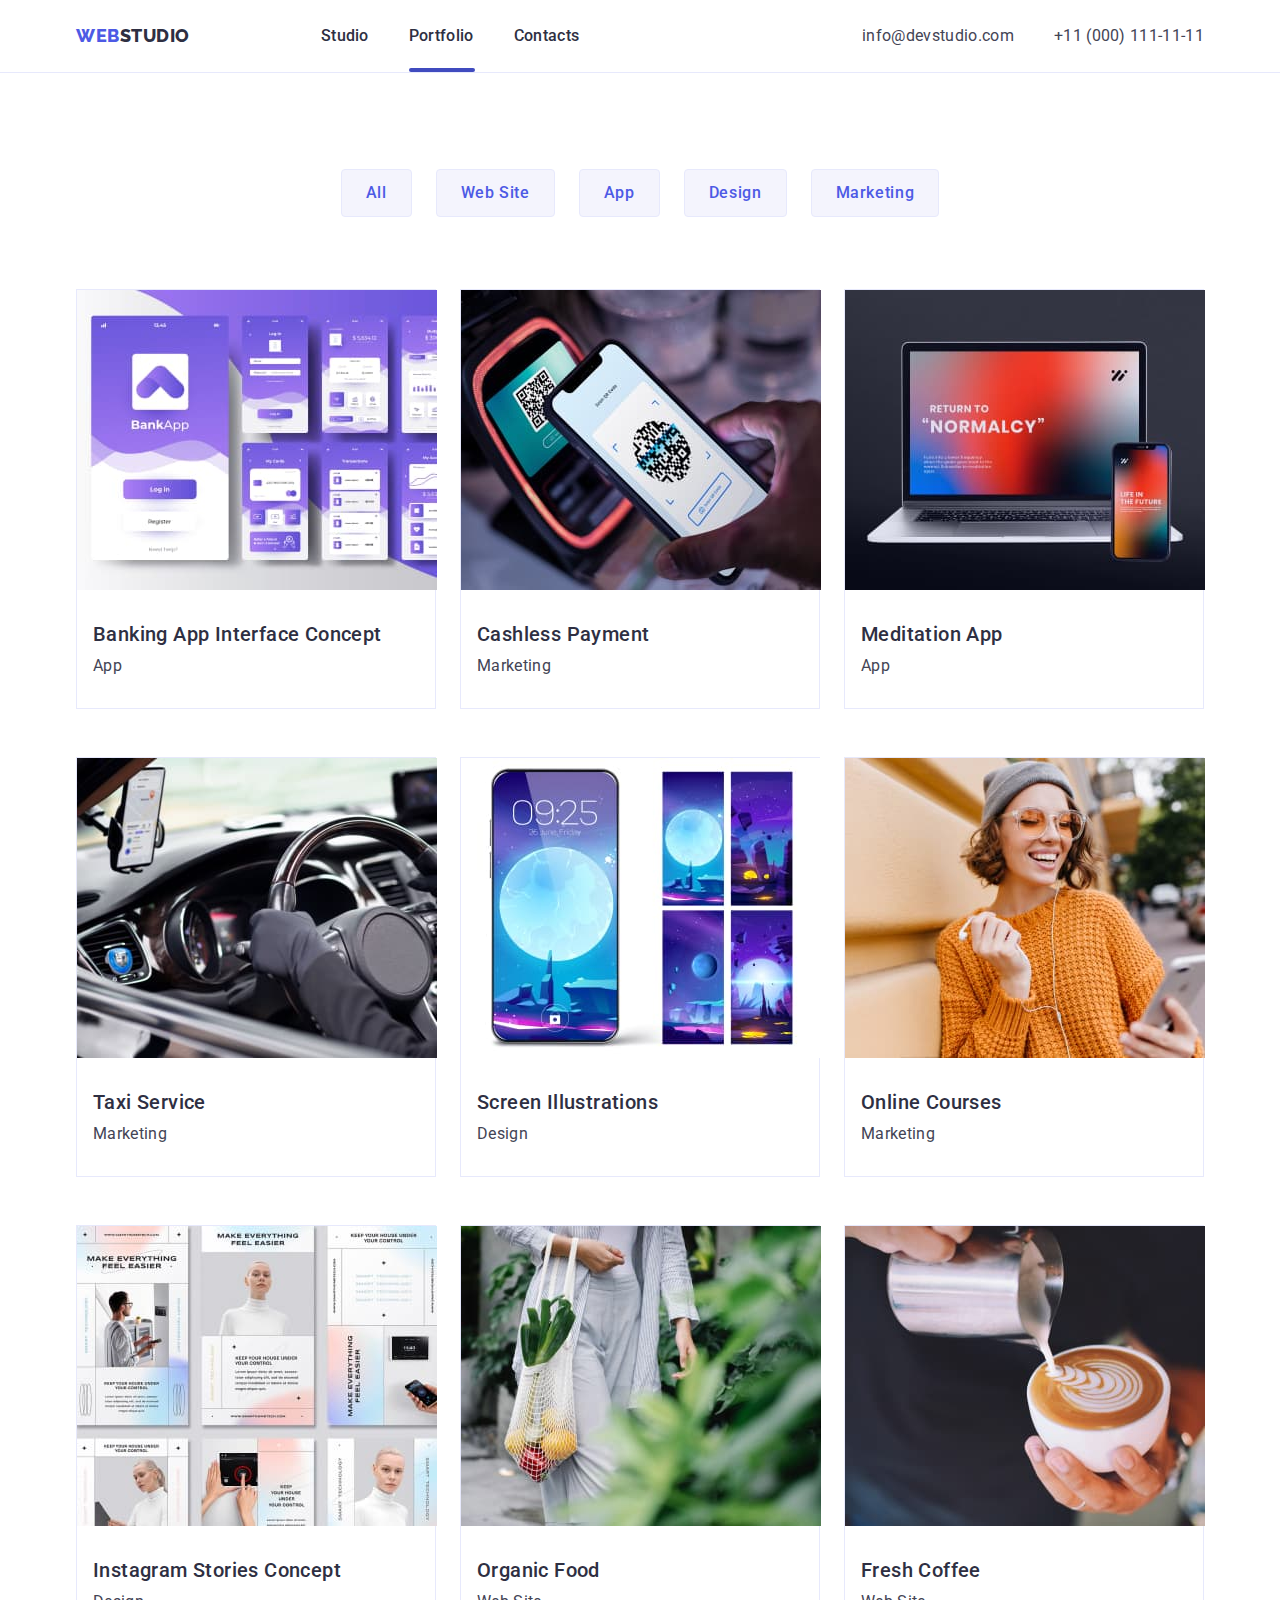
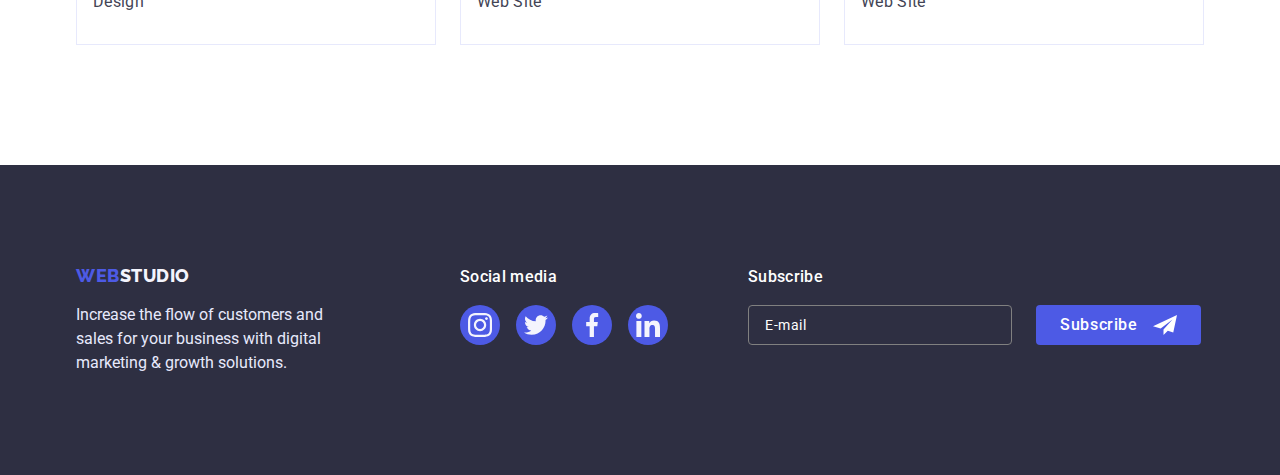
==== portfolio.html @ 80da0208 "HW-7" ====
<!DOCTYPE html>
<html lang="en">
  <head>
    <meta charset="UTF-8" />
    <meta http-equiv="X-UA-Compatible" content="IE=edge" />
    <meta name="viewport" content="width=device-width, initial-scale=1.0" />
    <title>HW</title>
    <link rel="stylesheet" href="./css/modern-normalize.css" />
    <link rel="preconnect" href="https://fonts.googleapis.com" />
    <link rel="preconnect" href="https://fonts.gstatic.com" crossorigin />
    <link
      href="https://fonts.googleapis.com/css2?family=Raleway:wght@800&family=Roboto:wght@400;500;700&display=swap"
      rel="stylesheet"
    />
    <link rel="stylesheet" href="./css/styles.css" />
  </head>
  <body>
    <header class="header">
      <div class="container header-cont">
        <nav class="nav">
          <a class="logo link" href="./index.html"
            ><span class="web">Web</span><span class="studio">Studio</span></a
          >
          <ul class="header-list list">
            <li><a class="header-link link" href="./index.html">Studio</a></li>
            <li>
              <a
                class="header-link link header-portfolio"
                href="./portfolio.html"
                >Portfolio</a
              >
            </li>
            <li>
              <a class="header-link link" href="./index.html">Contacts</a>
            </li>
          </ul>
        </nav>

        <address class="header-address">
          <ul class="nav-list list">
            <li class="address-list">
              <a class="header-nav link" href="mailto:info@devstudio.com"
                >info@devstudio.com</a
              >
            </li>
            <li class="address-list">
              <a class="header-nav link" href="tel:+110001111111"
                >+11 (000) 111-11-11</a
              >
            </li>
          </ul>
        </address>
      </div>
    </header>
    <main>
      <section>
        <div class="container">
          <h1 hidden>Meditation App</h1>
          <ul class="btn-list list">
            <li>
              <button class="portfolio-btn" type="button">All</button>
            </li>
            <li>
              <button class="portfolio-btn" type="button">Web Site</button>
            </li>
            <li>
              <button class="portfolio-btn" type="button">App</button>
            </li>
            <li>
              <button class="portfolio-btn" type="button">Design</button>
            </li>
            <li>
              <button class="portfolio-btn" type="button">Marketing</button>
            </li>
          </ul>
          <ul class="portfolio-list list">
            <li class="portfolio-list-item">
              <a class="portfolio-img link" href="./portfolio.html"
                >
                <div class="overlay">
                  <img
                  src="./images/section11.jpg"
                  alt="Marketing"
                  width="360"
                  height="300"
                />
                <div class="p-overlay">
                <p class="overlay-p">
                  14 Stylish and User-Friendly App Design Concepts · Task
                  Manager App · Calorie Tracker App · Exotic Fruit Ecommerce App
                  · Cloud Storage App
                </p>
              </div>
            </div>
                <h2 class="portfolio-text">Banking App Interface Concept</h2>
                <p class="portfolio-p">App</p>
              </a>
            </li>
            <li class="portfolio-list-item">
              <a class="portfolio-img link" href="./portfolio.html"
                >
                <div class="overlay">
                  <img
                  src="./images/section12.jpg"
                  alt="Marketing"
                  width="360"
                  height="300"
                />
                <div class="p-overlay">
                <p class="overlay-p">
                  14 Stylish and User-Friendly App Design Concepts · Task
                  Manager App · Calorie Tracker App · Exotic Fruit Ecommerce App
                  · Cloud Storage App
                </p>
              </div>
            </div>
                <h2 class="portfolio-text">Cashless Payment</h2>
                <p class="portfolio-p">Marketing</p></a
              >
              <li class="portfolio-list-item">
                <a class="portfolio-img link" href="./portfolio.html"
                  >
                  <div class="overlay">
                    <img
                    src="./images/section13.jpg"
                    alt="Marketing"
                    width="360"
                    height="300"
                  />
                  <div class="p-overlay">
                  <p class="overlay-p">
                    14 Stylish and User-Friendly App Design Concepts · Task
                    Manager App · Calorie Tracker App · Exotic Fruit Ecommerce App
                    · Cloud Storage App
                  </p>
                </div>
              </div>
                <h2 class="portfolio-text">Meditation App</h2>
                <p class="portfolio-p">App</p></a
              >
            </li>
            <li class="portfolio-list-item">
              <a class="portfolio-img link" href="./portfolio.html"
                >
                <div class="overlay">
                  <img
                  src="./images/section21.jpg"
                  alt="Marketing"
                  width="360"
                  height="300"
                />
                <div class="p-overlay">
                <p class="overlay-p">
                  14 Stylish and User-Friendly App Design Concepts · Task
                  Manager App · Calorie Tracker App · Exotic Fruit Ecommerce App
                  · Cloud Storage App
                </p>
              </div>
            </div>
                <h2 class="portfolio-text">Taxi Service</h2>
                <p class="portfolio-p">Marketing</p></a
              >
            </li>
            <li class="portfolio-list-item">
              <a class="portfolio-img link" href="./portfolio.html"
                >
                <div class="overlay">
                  <img
                  src="./images/section22.jpg"
                  alt="Marketing"
                  width="360"
                  height="300"
                />
                <div class="p-overlay">
                <p class="overlay-p">
                  14 Stylish and User-Friendly App Design Concepts · Task
                  Manager App · Calorie Tracker App · Exotic Fruit Ecommerce App
                  · Cloud Storage App
                </p>
              </div>
            </div>
                <h2 class="portfolio-text">Screen Illustrations</h2>
                <p class="portfolio-p">Design</p></a
              >
            </li>
            <li class="portfolio-list-item">
              <a class="portfolio-img link" href="./portfolio.html"
                >
                <div class="overlay">
                  <img
                  src="./images/section23.jpg"
                  alt="Marketing"
                  width="360"
                  height="300"
                />
                <div class="p-overlay">
                <p class="overlay-p">
                  14 Stylish and User-Friendly App Design Concepts · Task
                  Manager App · Calorie Tracker App · Exotic Fruit Ecommerce App
                  · Cloud Storage App
                </p>
              </div>
            </div>
                <h2 class="portfolio-text">Online Courses</h2>
                <p class="portfolio-p">Marketing</p></a
              >
            </li>
            <li class="portfolio-list-item">
              <a class="portfolio-img link" href="./portfolio.html"
                >
                <div class="overlay">
                  <img
                  src="./images/section31.jpg"
                  alt="Marketing"
                  width="360"
                  height="300"
                />
                <div class="p-overlay">
                <p class="overlay-p">
                  14 Stylish and User-Friendly App Design Concepts · Task
                  Manager App · Calorie Tracker App · Exotic Fruit Ecommerce App
                  · Cloud Storage App
                </p>
              </div>
            </div>
                <h2 class="portfolio-text">Instagram Stories Concept</h2>
                <p class="portfolio-p">Design</p></a
              >
            </li>
            <li class="portfolio-list-item">
              <a class="portfolio-img link" href="./portfolio.html"
                >
                <div class="overlay">
                  <img
                  src="./images/section32.jpg"
                  alt="Marketing"
                  width="360"
                  height="300"
                />
                <div class="p-overlay">
                <p class="overlay-p">
                  14 Stylish and User-Friendly App Design Concepts · Task
                  Manager App · Calorie Tracker App · Exotic Fruit Ecommerce App
                  · Cloud Storage App
                </p>
              </div>
            </div>
                <h2 class="portfolio-text">Organic Food</h2>
                <p class="portfolio-p">Web Site</p></a
              >
            </li>
            <li class="portfolio-list-item">
              <a class="portfolio-img link" href="./portfolio.html"
                >
                <div class="overlay">
                  <img
                  src="./images/section33.jpg"
                  alt="Marketing"
                  width="360"
                  height="300"
                />
                <div class="p-overlay">
                <p class="overlay-p">
                  14 Stylish and User-Friendly App Design Concepts · Task
                  Manager App · Calorie Tracker App · Exotic Fruit Ecommerce App
                  · Cloud Storage App
                </p>
              </div>
            </div>
                <h2 class="portfolio-text">Fresh Coffee</h2>
                <p class="portfolio-p">Web Site</p></a
              >
            </li>
          </ul>
        </div>
      </section>
    </main>
    <footer class="footer">
      <div class="container">
        <div class="footer-cont">
          <div class="footer-logo-p">
            <a class="footer-logo link" href="./index.html"
              >Web<span class="studio-footer">Studio</span></a
            >
            <p class="footer-p">
              Increase the flow of customers and sales for your business with
              digital marketing & growth solutions.
            </p>
          </div>
          <div class="footer-social">
            <h3 class="social-media">Social media</h3>
            <ul class="footer-social-list list">
              <li class="footer-social-item">
                <a class="footer-social-link" href="">
                  <svg class="footer-icon">
                    <use href="./images/foooter.svg#icon-footer-inst"></use>
                  </svg>
                </a>
              </li>
              <li class="footer-social-item">
                <a class="footer-social-link" href="">
                  <svg class="footer-icon">
                    <use href="./images/foooter.svg#icon-footer-twitt"></use>
                  </svg>
                </a>
              </li>
              <li class="footer-social-item">
                <a class="footer-social-link" href="">
                  <svg class="footer-icon">
                    <use href="./images/foooter.svg#icon-footer-faceb"></use>
                  </svg>
                </a>
              </li>
              <li class="footer-social-item">
                <a class="footer-social-link" href="">
                  <svg class="footer-icon">
                    <use href="./images/foooter.svg#icon-footer-linked"></use>
                  </svg>
                </a>
              </li>
            </ul>
          </div>
          <div class="footer-sub">
            <h3 class="subscribe">Subscribe</h3>
            <form class="footer-form">
              <input
                class="footer-input"
                name="user-email"
                required
                placeholder="E-mail"
                type="email"
              />
              <button class="subscribe-btn" type="submit">
                <span class="subscribe-text">Subscribe</span
                ><svg class="footer-sub-icon">
                  <use href="./images/footer-sub.svg#icon-footer-sub"></use>
                </svg>
              </button>
            </form>
          </div>
        </div>
      </div>
    </footer>
  </body>
</html>
---- css/styles.css ----
body {
  font-family: "Roboto", sans-serif;
  font-style: normal;
  color: #434455;
}

.link {
  text-decoration: none;
}

.list {
  list-style: none;
}

.tittle {
  margin-top: 0;
}

p,
h1,
h2,
h3,
h4,
h5,
h6 {
  margin: 0;
}

ul {
  padding-left: 0;
  margin: 0;
}

img {
  display: block;
}

.container {
  width: 1158px;
  padding-left: 15px;
  padding-right: 15px;
  margin: 0 auto;
}

.visually-hidden {
  position: absolute;
  width: 1px;
  height: 1px;
  margin: -1px;
  border: 0;
  padding: 0;
  
  white-space: nowrap;
  clip-path: inset(100%);
  clip: rect(0 0 0 0);
  overflow: hidden;
}

.header {
  padding-top: 24px;
  padding-bottom: 24px;
  border-bottom: 1px solid #e7e9fc;
}

.header-address-item {
  display: flex;
}

.header-address {
}

.header-cont {
  display: flex;
}

.nav {
  display: flex;
  align-items: center;
  margin-right: auto;
}

.logo {
  font-family: "Raleway", sans-serif;
  font-style: normal;
  font-weight: 800;
  font-size: 18px;
  line-height: 1.17;
  letter-spacing: 0.03em;
  text-transform: uppercase;
  color: #4d5ae5;
  margin-right: 131px;
}

.studio {
  font-family: "Raleway", sans-serif;
  font-weight: 800;
  font-size: 18px;
  line-height: 1.17;
  letter-spacing: 0.03em;
  text-transform: uppercase;
  color: #2e2f42;
}

.list {
  display: flex;
  gap: 40px;
}

.header-link {
  font-weight: 500;
  font-size: 16px;
  line-height: 1.5;
  letter-spacing: 0.02em;
  color: #2e2f42;
  transition: color 250ms;
  transition: 250ms cubic-bezier(0.4, 0, 0.2, 1);
}

.header-link:hover {
  color: #404bbf;
}

.header-link:focus {
  color: #404bbf;
}

.header-nav {
  font-weight: 400;
  font-size: 16px;
  line-height: 1.5;
  letter-spacing: 0.02em;
  color: #434455;
  transition: color 250ms cubic-bezier(0.4, 0, 0.2, 1);
}

.header-nav:hover {
  color: #404bbf;
}

.header-nav:focus {
  color: #404bbf;
}

.header-address {
  font-family: "Roboto";
  font-style: normal;
  font-weight: 400;
  font-size: 16px;
  line-height: 24px;
  letter-spacing: 0.02em;
  color: #434455;
}

.header-studio {
  
}

.header-studio::after {
  content: "";
  width: 48px;
  height: 4px;
  background-color: #404bbf;
  display: block;
  border-radius: 2px;
  position: absolute;
  margin-top: 21px;
}

.header-portfolio::after {
  content: "";
  width: 66px;
  height: 4px;
  background-color: #404bbf;
  display: block;
  border-radius: 2px;
  position: absolute;
  margin-top: 20px;
}

.hero {
  background-color: #2e2f42;
  background-image: linear-gradient(
      rgba(46, 47, 66, 0.7),
      rgba(46, 47, 66, 0.7)
    ),
    url(../images/people-office1.jpg);
  background-repeat: no-repeat;
  background-position: center;
  background-size: cover;
  margin: 0 auto;
  max-width: 1440px;
  padding-top: 188px;
  padding-bottom: 188px;
}
.hero-tittle {
  max-width: 496px;
  font-weight: 700;
  font-size: 56px;
  line-height: 1.07;
  letter-spacing: 0.02em;
  color: #ffffff;
  text-align: center;
  margin: 0 auto;
}

.btn-hero {
  font-family: "Roboto", sans-serif;
  display: block;
  margin: 0 auto;
  border: none;
  margin-top: 48px;
  width: 169px;
  height: 56px;
  font-weight: 500;
  font-size: 16px;
  line-height: 1.5;
  letter-spacing: 0.04em;
  cursor: pointer;
  color: #ffffff;
  background-color: #4d5ae5;
  box-shadow: 0px 4px 4px rgba(0, 0, 0, 0.15);
  border-radius: 4px;
  transition:  250ms cubic-bezier(0.4, 0, 0.2, 1);
}

.btn-hero:is(:hover, :focus) {
  background-color: #404bbf;
}

.strategy {
  padding-top: 120px;
  padding-bottom: 120px;
}

.strat-icon {
  width: 64px;
  height: 64px;
}

.strat-icon-item {
  width: 264px;
  height: 112px;
  background-color: #f4f4fd;
  display: flex;
  align-items: center;
  justify-content: center;
  margin-bottom: 8px;
}

.strat-icon-list {
  gap: 24px;
}

.strat-tittle {
  font-weight: 500;
  font-size: 20px;
  line-height: 1.2;
  letter-spacing: 0.02em;
  margin-bottom: 8px;
  color: #2e2f42;
}

.strat-list {
  gap: 24px;
  justify-content: center;
}

.strat-list-item {
  max-width: 264px;
}

.strat-p {
  margin-top: 0;
  font-weight: 400;
  font-size: 16px;
  line-height: 1.5;
  letter-spacing: 0.02em;
  color: #434455;
}

.what {
  padding-bottom: 120px;
}

.what-tittle {
  font-weight: 700;
  font-size: 36px;
  margin-bottom: 72px;
  line-height: 1.11;
  letter-spacing: 0.02em;
  text-align: center;
  text-transform: capitalize;
  color: #2e2f42;
}

.what-list {
  gap: 24px;
  justify-content: center;
}

.what-list-item {
}

.team {
  background-color: #f4f4fd;
  padding-bottom: 120px;
}

.team-list-tittle {
  background: #ffffff;
  box-shadow: 0px 1px 6px rgba(46, 47, 66, 0.08),
    0px 1px 1px rgba(46, 47, 66, 0.16), 0px 2px 1px rgba(46, 47, 66, 0.08);
  border-radius: 0px 0px 4px 4px;
}

.team-tittle {
  padding-top: 120px;
  margin-bottom: 72px;
  font-weight: 700;
  font-size: 36px;
  line-height: 1.11;
  text-align: center;
  letter-spacing: 0.02em;
  text-transform: capitalize;
  color: #2e2f42;
}

.team-text {
  margin-top: 32px;
  margin-bottom: 32px;
}

.team-list {
  justify-content: center;
  gap: 24px;
}

.team-name {
  display: flex;
  flex-direction: column;
  margin-bottom: 0;
  justify-content: center;
  align-items: center;
  font-weight: 500;
  font-size: 20px;
  line-height: 1.2;
  letter-spacing: 0.02em;
  color: #2e2f42;
}

.team-p {
  display: flex;
  margin-top: 8px;
  flex-direction: column;
  justify-content: center;
  align-items: center;
  font-weight: 400;
  font-size: 16px;
  line-height: 1.5;
  letter-spacing: 0.02em;
  color: #434455;
}

.team-soc-list {
  display: flex;
  justify-content: center;
  margin-top: 8px;
  margin-bottom: 32px;
  gap: 24px;
}

.team-soc-item {
  width: 40px;
  height: 40px;
}

.team-icon {
  width: 16px;
  height: 16px;
}

.team-soc-link {
  width: 40px;
  height: 40px;
  border-radius: 50%;
  background-color: #4d5ae5;
  display: flex;
  align-items: center;
  justify-content: center;
  transition: 250ms cubic-bezier(0.4, 0, 0.2, 1);
}

.team-soc-link:is(:hover) {
  background-color: #404bbf;
}

.customers {
  padding-top: 120px;
  padding-bottom: 120px;
}

.customers-tittle {
  font-weight: 700;
  font-size: 36px;
  line-height: 40px;
  margin: 0 auto;
  margin-bottom: 72px;
  text-align: center;
  letter-spacing: 0.02em;
  text-transform: capitalize;
  color: #2e2f42;
}

.customers-list {
  gap: 24px;
}

.customers-icon {
  fill: #8e8f99;
  width: 168px;
  height: 88px;
  transition: 250ms cubic-bezier(0.4, 0, 0.2, 1);
}

.customers-link {
  width: 168px;
  height: 88px;
  box-sizing: border-box;
  display: flex;
  align-items: center;
  justify-content: center;
  border: 1px solid #8e8f99;
  border-radius: 4px;
  transition: 250ms;
}

.customers-link:is(:hover) {
  border-color: #404bbf;
}

.customers-link:is(:hover) .customers-icon {
  fill: #404bbf;
}

.footer {
  background-color: #2e2f42;
}

.footer-logo {
  font-family: "Raleway", sans-serif;
  font-style: normal;
  width: 115px;
  height: 24px;
  font-weight: 800;
  font-size: 18px;
  line-height: 1.17;
  letter-spacing: 0.03em;
  text-transform: uppercase;
  color: #4d5ae5;
}

.studio-footer {
  font-weight: 800;
  font-size: 18px;
  line-height: 1.16;
  color: #f4f4fd;
  margin-bottom: 16px;
}

.footer-cont {
  padding-top: 100px;
  padding-bottom: 100px;
  display: flex;
}

.footer-p {
  max-width: 264px;
  height: 72px;
  font-weight: 400;
  font-size: 16px;
  line-height: 1.5;
  margin-top: 16px;
  color: #e7e9fc;
}

.social-media {
  min-width: 96px;
  height: 24px;
  font-weight: 500;
  font-size: 16px;
  line-height: 24px;
  letter-spacing: 0.02em;
  margin-bottom: 16px;
  color: #ffffff;
  display: flex;
}

.footer-social {
  width: 208px;
  height: 80px;
}

.footer-social-list {
  width: 208px;
  height: 40px;
  gap: 16px;
}

.footer-social-item {
  display: flex;
}

.footer-social {
  margin-left: 120px;
}

.footer-social-link:is(:hover, :focus) {
  background-color: #31d0aa;
}

.footer-icon {
  width: 24px;
  height: 24px;
  fill: #f4f4fd;
}

.footer-social-link {
  width: 40px;
  height: 40px;
  border-radius: 50%;
  background-color: #4D5AE5;
  display: flex;
  align-items: center;
  justify-content: center;
  transition: 250ms cubic-bezier(0.4, 0, 0.2, 1);
}

.footer-sub {
  margin-left: 80px;
}

.footer-input {
  color: #ffffff;
  letter-spacing: 0.04em;
  font-size: 14px;
  width: 264px;
  height: 40px;
  background-color: #2E2F42;
  box-sizing: border-box;
  border: 1px solid grey;
  border-radius: 4px;
  padding-left: 16px;
  outline: none;
  transition: 250ms cubic-bezier(0.4, 0, 0.2, 1);;
}

.footer-input:focus {
  border-color: #ffffff;
}

.footer-input::placeholder {
  color: #ffffff;
}

.subscribe {
  margin-bottom: 16px;
left: 57.5%;
right: 37.29%;
top: 32.05%;
bottom: 60.26%;
font-family: 'Roboto';
font-style: normal;
font-weight: 500;
font-size: 16px;
line-height: 24px;
letter-spacing: 0.02em;
color: #FFFFFF;
}

.footer-form {
  display: flex;
}

.subscribe-btn {
  color: #ffffff;
  border: none;
  margin-left: 24px;
  display: flex;
justify-content: center;
align-items: center;
width: 165px;
height: 40px;
padding: 8px 24px;
background: #4D5AE5;
cursor: pointer;
border-radius: 4px;
transition: 250ms cubic-bezier(0.4, 0, 0.2, 1);
}

.footer-sub-icon {
  width: 24px;
  height: 24px;
  align-items: center;
  justify-content: center;
  display: flex;
margin-left: 16px;
fill: #ffffff;
}

.subscribe-text {
  width: 77px;
height: 24px;
font-weight: 500;
font-size: 16px;
line-height: 24px;
align-items: center;
text-align: center;
letter-spacing: 0.04em;
color: #FFFFFF;
}

.subscribe-btn:hover {
  background-color: #404BBF;
}

.btn-list {
  justify-content: center;
  gap: 24px;
  padding-top: 96px;
  margin-bottom: 72px;
}

.portfolio-btn {
  font-family: "Roboto", sans-serif;
  font-weight: 500;
  font-size: 16px;
  height: 48px;
  display: flex;
  flex-direction: row;
  justify-content: center;
  align-items: center;
  padding: 12px 24px;
  line-height: 1.5;
  letter-spacing: 0.04em;
  cursor: pointer;
  color: #4d5ae5;
  background: #f4f4fd;
  border: 1px solid #e7e9fc;
  border-radius: 4px;
  transition: 250ms cubic-bezier(0.4, 0, 0.2, 1);
}

.portfolio-btn:is(:hover, :focus) {
  color: #f4f4fd;
  background-color: #404bbf;
  box-shadow: 0px 3px 1px rgba(0, 0, 0, 0.1), 0px 2px 1px rgba(0, 0, 0, 0.08),
    0px 2px 2px rgba(0, 0, 0, 0.12);
  border-radius: 4px;
  border: 1px solid #404bbf;
}

.portfolio-list {
  display: flex;
  flex-wrap: wrap;
  padding-bottom: 120px;
  column-gap: 24px;
  row-gap: 48px;
}

.portfolio-list-item {
  width: 360px;
  height: 420px;
  border: 1px solid #e7e9fc;
  position: relative;
  transition: 250ms cubic-bezier(0.4, 0, 0.2, 1);
}

.portfolio-list-item:hover .p-overlay{
transform: translateY(0%);

}

.overlay {
  position: relative;
  overflow: hidden;
}

.p-overlay {
  position: absolute;
  width: 360px;
height: 300px;
top: 0;
background-color: #4D5AE5;
transform: translateY(100%);
transition: transform 250ms linear;
}

.overlay-p {
font-family: 'Roboto';
font-style: normal;
font-weight: 400;
font-size: 16px;
line-height: 24px;
letter-spacing: 0.02em;
color: #F4F4FD;
padding: 40px 32px 0 32px;
}

.portfolio-img {
  width: 360px;
  height: 420px;
  display: block;
}

.portfolio-list-item:is(:hover, :focus) {
  box-shadow: 0px 1px 6px rgba(46, 47, 66, 0.08),
    0px 1px 1px rgba(46, 47, 66, 0.16), 0px 2px 1px rgba(46, 47, 66, 0.08);
}

.portfolio-text {
  margin-top: 32px;
  font-weight: 500;
  margin-left: 16px;
  font-size: 20px;
  line-height: 1.2;
  letter-spacing: 0.02em;
  color: #2e2f42;
}

.portfolio-p {
  font-weight: 400;
  margin-top: 8px;
  margin-left: 16px;
  font-size: 16px;
  line-height: 1.5;
  letter-spacing: 0.02em;
  color: #434455;
}

.meditation-tittle {
  letter-spacing: 0.02em;
}

.backdrop {
  position: fixed;
  top: 0;
  width: 100%;
  height: 100%;
  background-color: rgba(46, 47, 66, 0.4);;
  transition: opacity 250ms linear, visibility 250ms linear;
}

.modal {
  width: 408px;
  min-height: 576px;
  background-color: #FCFCFC;
  box-shadow: 0px 1px 1px rgba(0, 0, 0, 0.14), 0px 1px 3px rgba(0, 0, 0, 0.12), 0px 2px 1px rgba(0, 0, 0, 0.2);
border-radius: 4px;
position: absolute;
top: 50%;
left: 50%;
transform: translate(-50%, -50%);
padding: 72px 24px 24px 24px;
}

.modal-btn {
display: flex;
align-items: center;
justify-content: center;
position: absolute;
top: 24px;
right: 24px;
width: 24px;
height: 24px;
border-radius: 50%;
cursor: pointer;
background-color: #E7E9FC;
border: 1px solid rgba(0, 0, 0, 0.1);
}

.modal-btn:hover {
  background-color: #404BBF;
}

.modal-btn:hover {
fill: #ffffff;
}

.is-hidden {
  opacity: 0;
  visibility: hidden;
  pointer-events: none;
}

.no-scroll {
  overflow: hidden;
}

.modal-svg {
  width: 8px;
  height: 8px;
}

.modal-title {
width: 360px;
height: 24px;
font-weight: 500;
font-size: 16px;
line-height: 24px;
text-align: center;
margin-bottom: 16px;
letter-spacing: 0.02em;
color: #2E2F42;
}

.modal-form {

}

.modal-field {
  margin-bottom: 8px;
}

.input-wrap {
position: relative;
}

.modal-input {
  width: 100%;
  box-sizing: border-box;
  width: 360px;
  height: 40px;
  left: 0px;
  top: 84px;
  border: 1px solid rgba(46, 47, 66, 0.4);
  border-radius: 4px;
  padding-left: 38px;
  outline: none;
  transition: 250ms cubic-bezier(0.4, 0, 0.2, 1);;
}

.modal-input:focus {
border-color: #4D5AE5;
}

.modal-input:focus + .modal-icon {
  fill: #4D5AE5;
}

.input-text {
display: block;
font-weight: 400;
font-size: 12px;
line-height: 14px;
letter-spacing: 0.04em;
margin-bottom: 4px;
color: #8E8F99;
}

.modal-icon {
  position: absolute;
  left: 16px;
  top: 50%;
  width: 18px;
  height: 24px;
  transform: translateY(-50%);
  transition: 250ms cubic-bezier(0.4, 0, 0.2, 1);;
}


.textarea {
  box-sizing: border-box;
  width: 360px;
  height: 120px;
  border: 1px solid rgba(46, 47, 66, 0.4);
  border-radius: 4px;
  resize: none;
  outline: none;
  padding: 8px 16px;
  font-size: 14px;
  transition: 250ms cubic-bezier(0.4, 0, 0.2, 1);;
}

.textarea:focus {
  border-color: #4D5AE5;
}

.textarea::placeholder {
font-family: 'Roboto';
font-style: normal;
font-weight: 400;
font-size: 12px;
line-height: 14px;
letter-spacing: 0.04em;
color: rgba(46, 47, 66, 0.4);
}

.modal-checkbox {
}

.checkbox-label {
  min-width: 338px;
height: 16px;
display: flex;
font-weight: 400;
font-size: 12px;
line-height: 14px;
letter-spacing: 0.04em;
color: #8E8F99;
align-items: center;
margin-top: 16px;
margin-bottom: 24px;
gap: 8px;
}

.checkbox-label::before {
  content: '';
  box-sizing: border-box;
  display: block;
  width: 16px;
  height: 16px;
  border: 1px solid rgba(46, 47, 66, 0.4);
  border-radius: 2px;
  flex: none;
  order: 0;
  flex-grow: 0
}

.modal-checkbox:checked + .checkbox-label::before {
  background-color: #404BBF;
  border: none;
  background-image: url(../images/modal-checkbox-svg.svg);
  background-repeat: no-repeat;
 background-position: center;
}

.privacy-policy {
  color: #4D5AE5;
}

.modal-send-btn {
  color: #ffffff;
  display: block;
flex-direction: row;
align-items: flex-start;
padding: 16px 32px;
width: 169px;
height: 56px;
background: #4D5AE5;
margin: 0 auto;
box-shadow: 0px 4px 4px rgba(0, 0, 0, 0.15);
border-radius: 4px;
border: none;
cursor: pointer;
transition: 250ms cubic-bezier(0.4, 0, 0.2, 1);;
}

.modal-send-btn:hover {
  background-color: #404BBF;
}
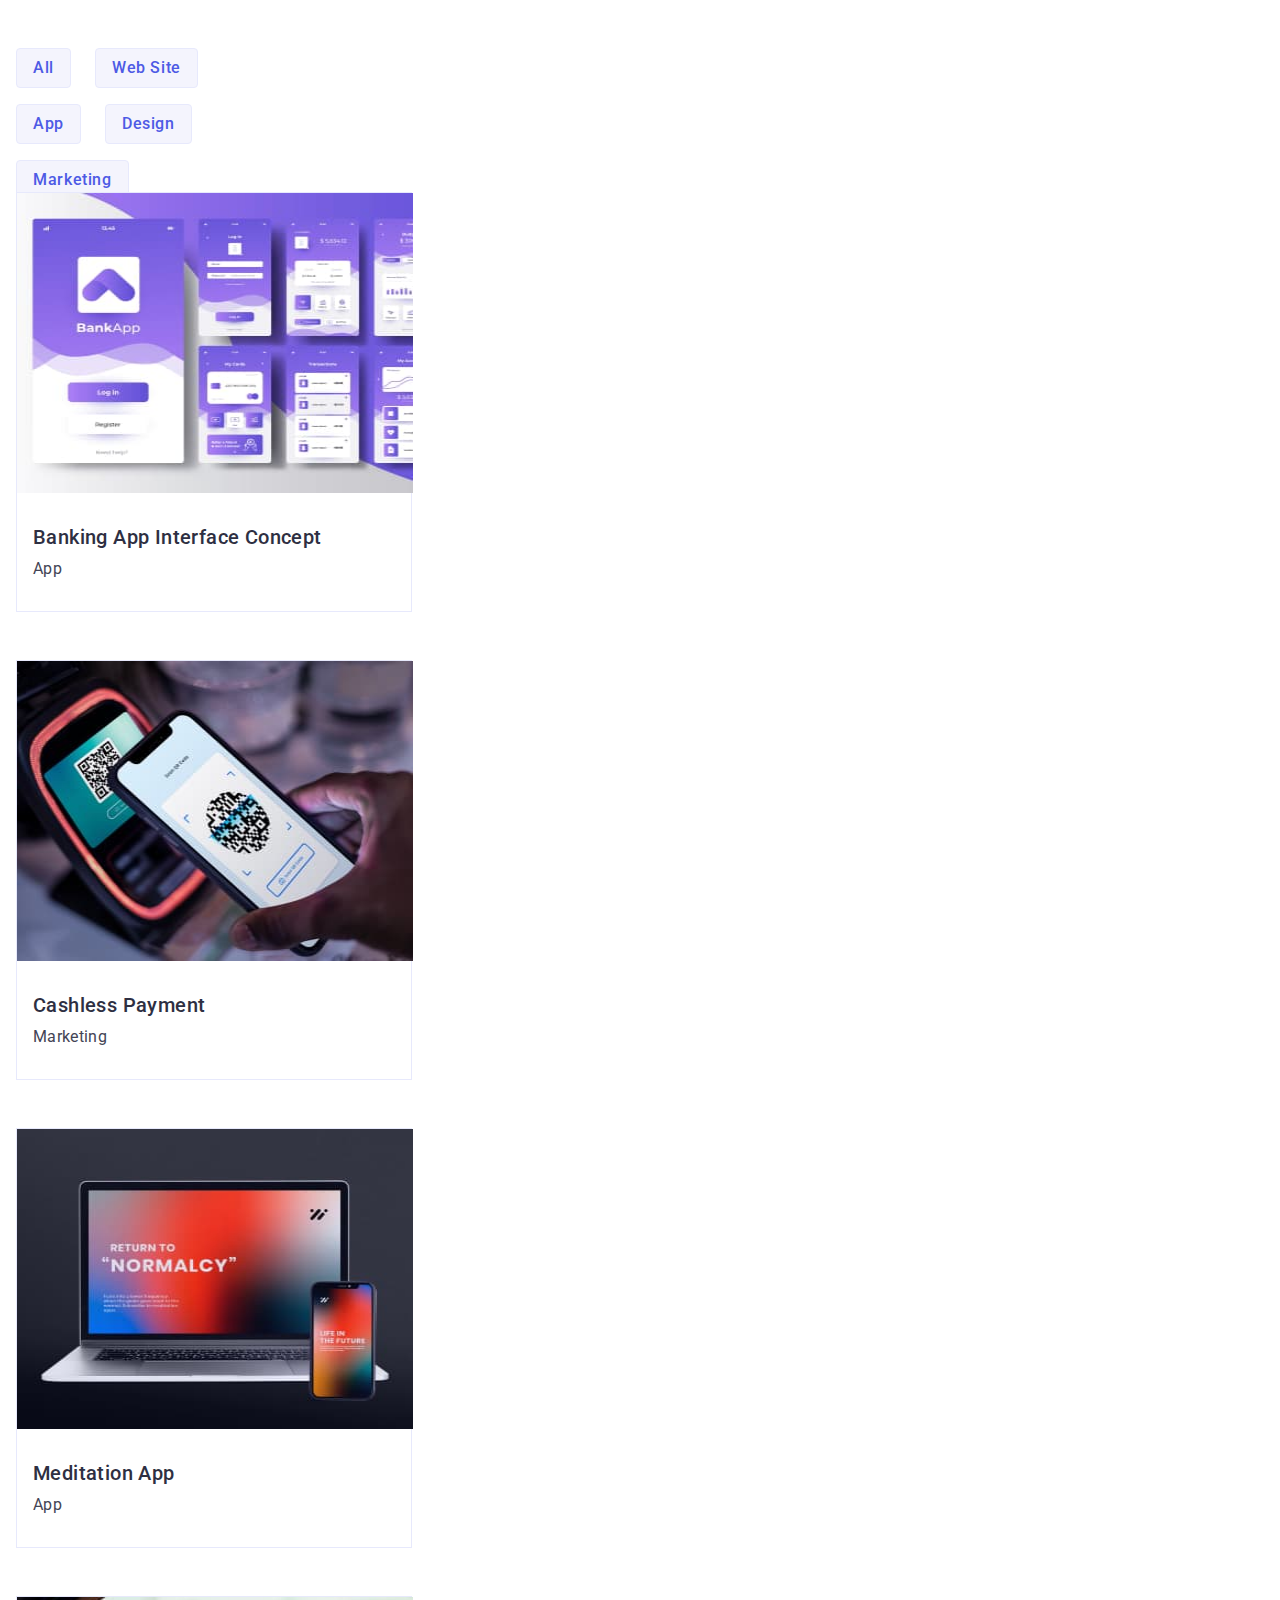
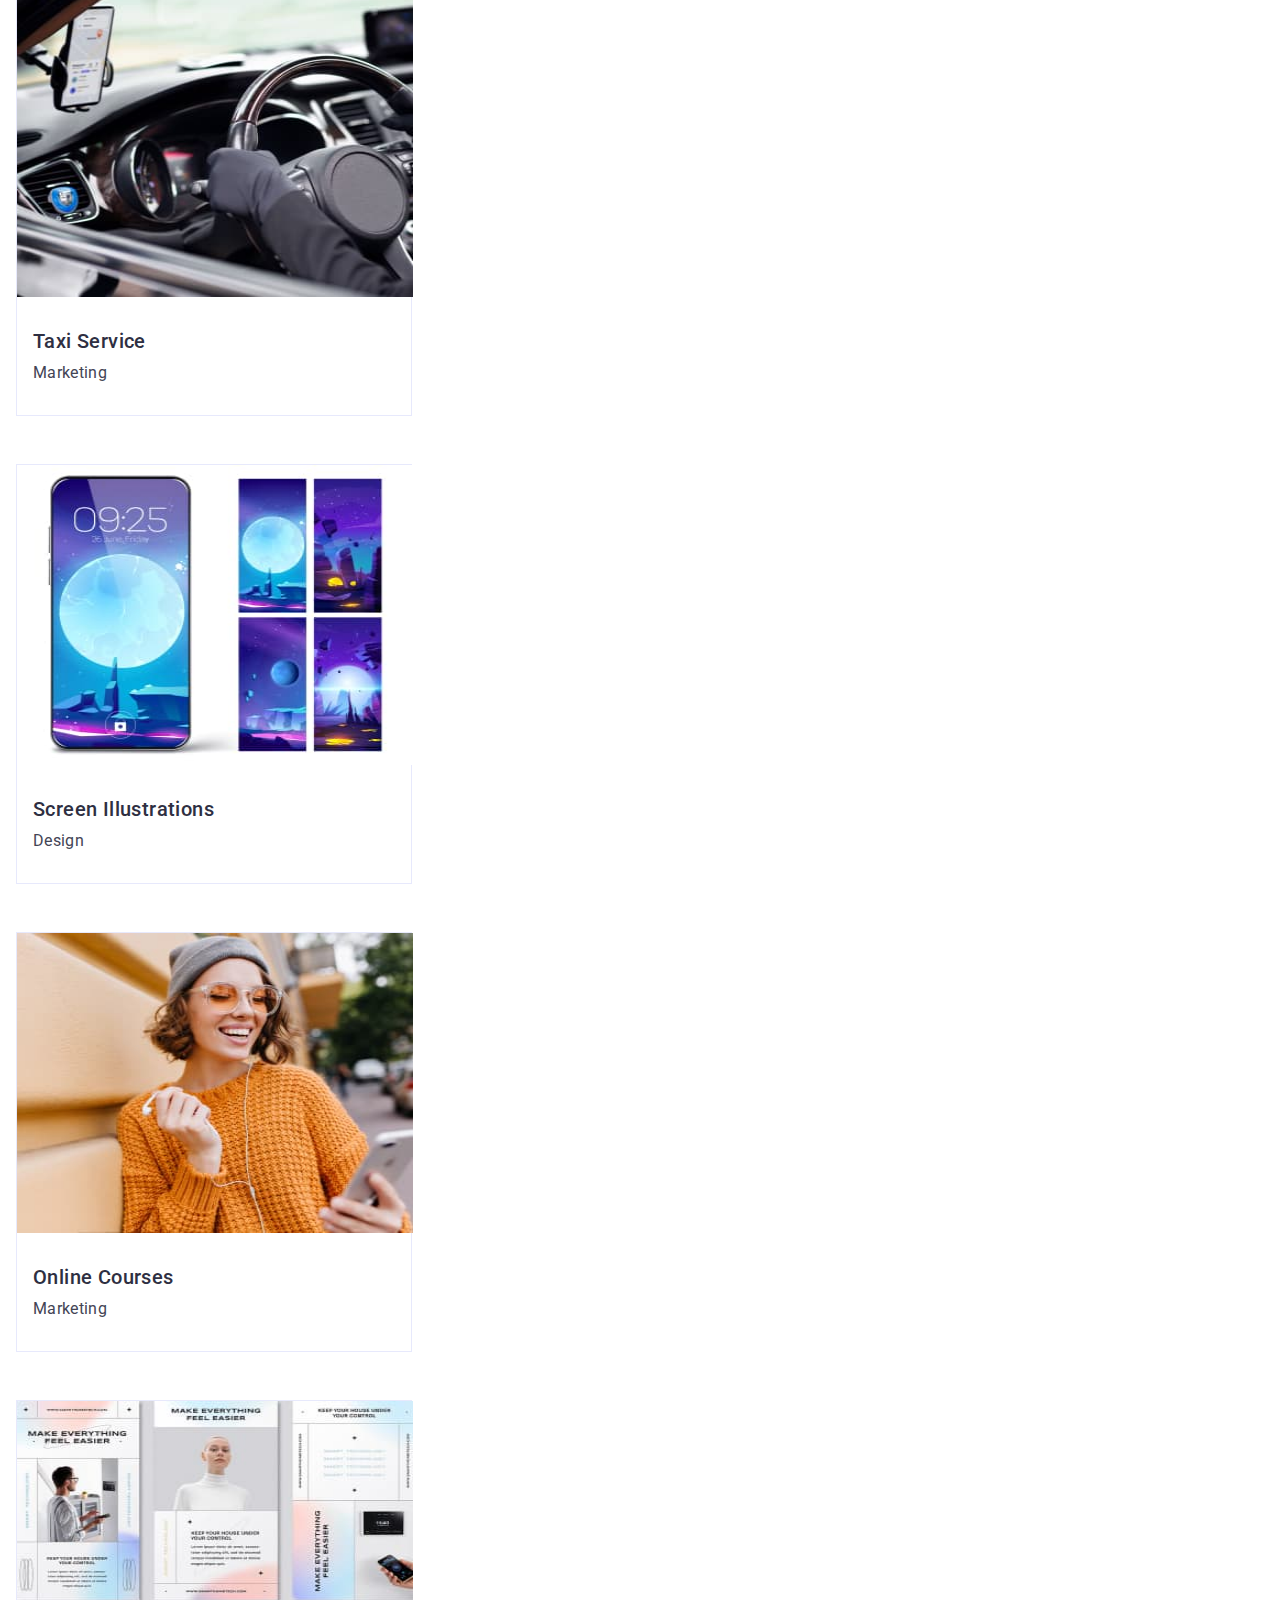
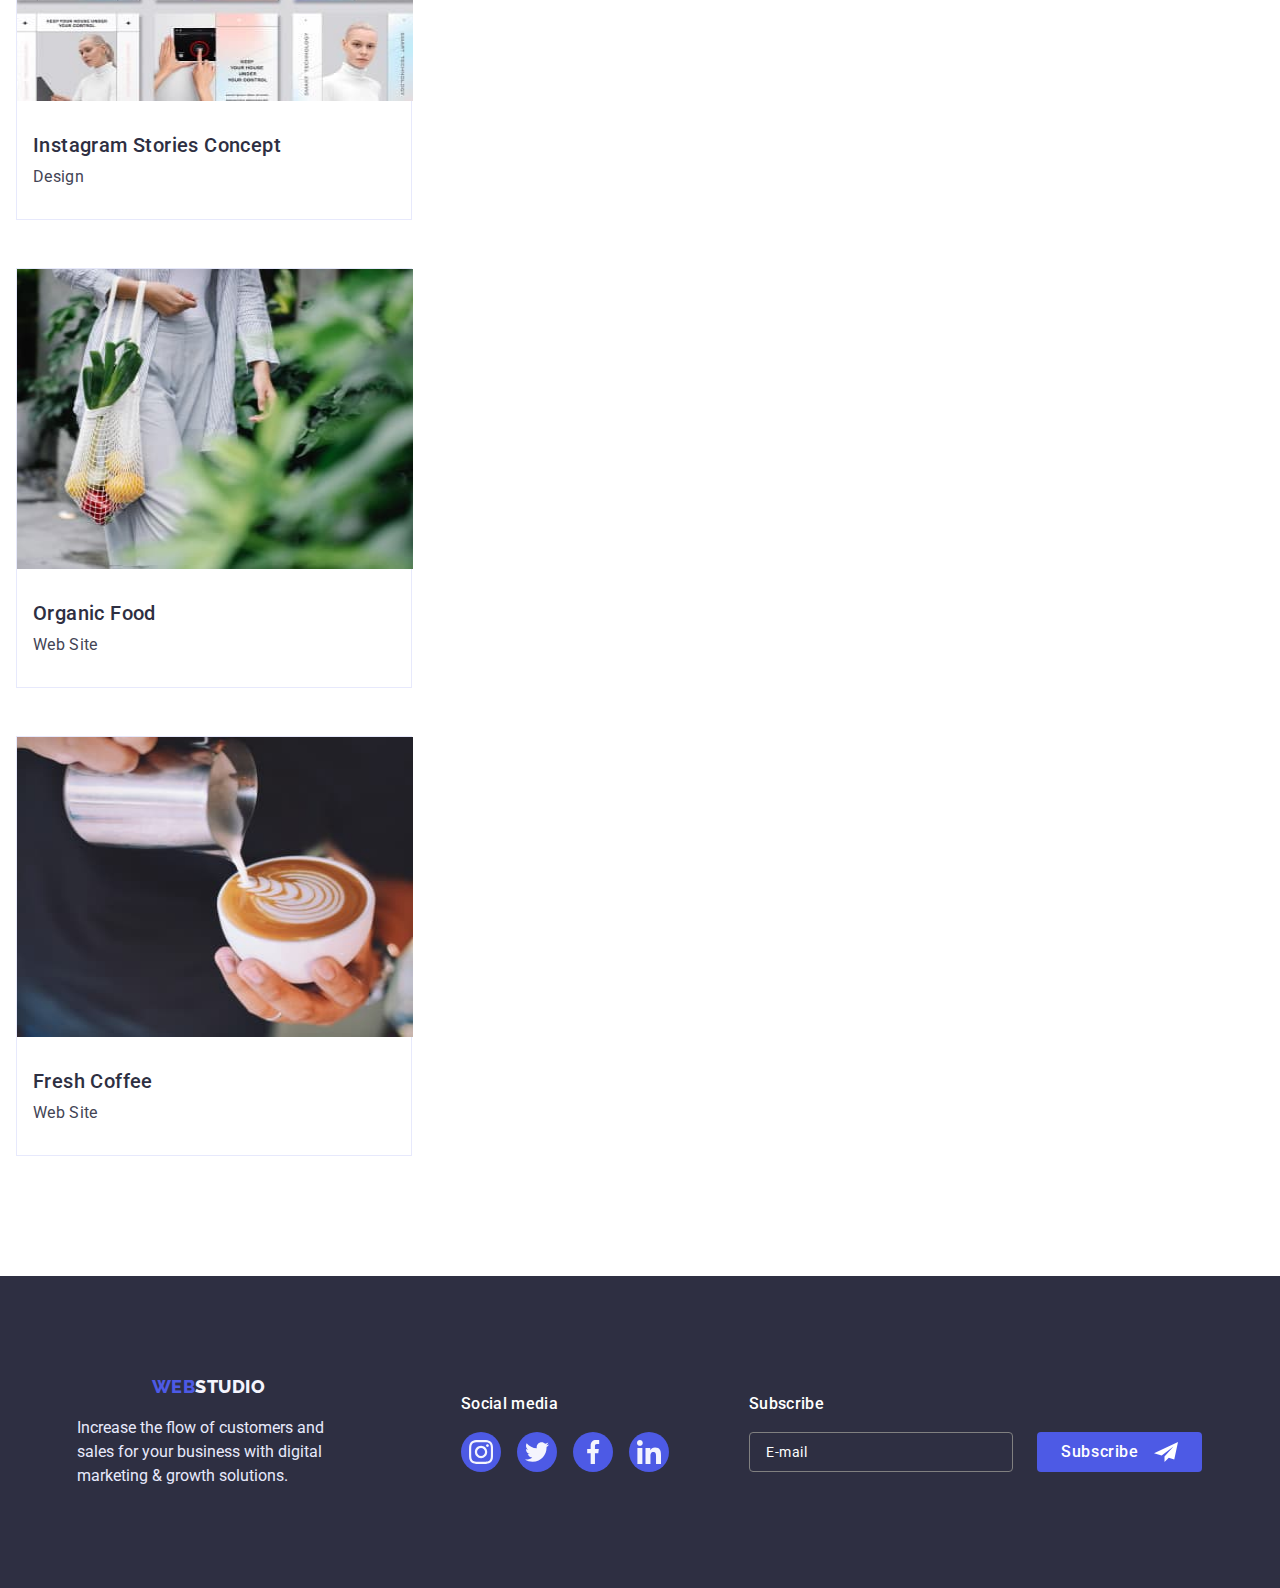
==== commit 0d406930: "portfolio" ====
--- a/portfolio.html
+++ b/portfolio.html
@@ -13,9 +13,11 @@
       rel="stylesheet"
     />
     <link rel="stylesheet" href="./css/styles.css" />
+    <link rel="stylesheet" href="./css/media.css" />
+
   </head>
   <body>
-    <header class="header">
+    <!--<header class="header">
       <div class="container header-cont">
         <nav class="nav">
           <a class="logo link" href="./index.html"
@@ -51,10 +53,10 @@
           </ul>
         </address>
       </div>
-    </header>
+    </header>-->
     <main>
-      <section>
-        <div class="container">
+      <section class="portfolio">
+        <div class="container portfolio-cont">
           <h1 hidden>Meditation App</h1>
           <ul class="btn-list list">
             <li>
@@ -81,7 +83,7 @@
                   <img
                   src="./images/section11.jpg"
                   alt="Marketing"
-                  width="360"
+                  width="396"
                   height="300"
                 />
                 <div class="p-overlay">
@@ -103,7 +105,7 @@
                   <img
                   src="./images/section12.jpg"
                   alt="Marketing"
-                  width="360"
+                  width="396"
                   height="300"
                 />
                 <div class="p-overlay">
@@ -124,7 +126,7 @@
                     <img
                     src="./images/section13.jpg"
                     alt="Marketing"
-                    width="360"
+                    width="396"
                     height="300"
                   />
                   <div class="p-overlay">
@@ -146,7 +148,7 @@
                   <img
                   src="./images/section21.jpg"
                   alt="Marketing"
-                  width="360"
+                  width="396"
                   height="300"
                 />
                 <div class="p-overlay">
@@ -168,7 +170,7 @@
                   <img
                   src="./images/section22.jpg"
                   alt="Marketing"
-                  width="360"
+                  width="396"
                   height="300"
                 />
                 <div class="p-overlay">
@@ -190,7 +192,7 @@
                   <img
                   src="./images/section23.jpg"
                   alt="Marketing"
-                  width="360"
+                  width="396"
                   height="300"
                 />
                 <div class="p-overlay">
@@ -212,7 +214,7 @@
                   <img
                   src="./images/section31.jpg"
                   alt="Marketing"
-                  width="360"
+                  width="396"
                   height="300"
                 />
                 <div class="p-overlay">
@@ -234,7 +236,7 @@
                   <img
                   src="./images/section32.jpg"
                   alt="Marketing"
-                  width="360"
+                  width="396"
                   height="300"
                 />
                 <div class="p-overlay">
@@ -256,7 +258,7 @@
                   <img
                   src="./images/section33.jpg"
                   alt="Marketing"
-                  width="360"
+                  width="396"
                   height="300"
                 />
                 <div class="p-overlay">
--- a/css/styles.css
+++ b/css/styles.css
@@ -36,10 +36,11 @@
 }
 
 .container {
-  width: 1158px;
-  padding-left: 15px;
-  padding-right: 15px;
+  max-width: 1158px;
+  padding-left: 16px;
+  padding-right: 16px;
   margin: 0 auto;
+  align-items: center;
 }
 
 .visually-hidden {
@@ -49,7 +50,6 @@
   margin: -1px;
   border: 0;
   padding: 0;
-  
   white-space: nowrap;
   clip-path: inset(100%);
   clip: rect(0 0 0 0);
@@ -57,9 +57,11 @@
 }
 
 .header {
+  width: 100%;
   padding-top: 24px;
   padding-bottom: 24px;
   border-bottom: 1px solid #e7e9fc;
+ 
 }
 
 .header-address-item {
@@ -101,7 +103,7 @@
   color: #2e2f42;
 }
 
-.list {
+.header-list {
   display: flex;
   gap: 40px;
 }
@@ -122,6 +124,11 @@
 
 .header-link:focus {
   color: #404bbf;
+}
+
+.nav-list {
+  display: flex;
+  gap: 40px;
 }
 
 .header-nav {
@@ -188,19 +195,20 @@
   background-position: center;
   background-size: cover;
   margin: 0 auto;
-  max-width: 1440px;
-  padding-top: 188px;
-  padding-bottom: 188px;
+  width: 100%;
+  padding-top: 80px;
+  padding-bottom: 80px;
 }
 .hero-tittle {
   max-width: 496px;
   font-weight: 700;
-  font-size: 56px;
+  font-size: 36px;
   line-height: 1.07;
   letter-spacing: 0.02em;
   color: #ffffff;
   text-align: center;
   margin: 0 auto;
+  margin-bottom: 20px;
 }
 
 .btn-hero {
@@ -208,7 +216,6 @@
   display: block;
   margin: 0 auto;
   border: none;
-  margin-top: 48px;
   width: 169px;
   height: 56px;
   font-weight: 500;
@@ -228,6 +235,7 @@
 }
 
 .strategy {
+  width: 100%;
   padding-top: 120px;
   padding-bottom: 120px;
 }
@@ -238,7 +246,7 @@
 }
 
 .strat-icon-item {
-  width: 264px;
+  width: 100%;
   height: 112px;
   background-color: #f4f4fd;
   display: flex;
@@ -249,37 +257,62 @@
 
 .strat-icon-list {
   gap: 24px;
+  display: none;
 }
 
 .strat-tittle {
+  width: 288px;
+  height: 40px;
+  font-family: 'Roboto';
+  font-style: normal;
+  font-weight: 700;
+  font-size: 36px;
+  line-height: 40px;
+  text-align: center;
+  letter-spacing: 0.02em;
+  text-transform: capitalize;
+  color: #2E2F42;
+  flex: none;
+  order: 0;
+  align-self: stretch;
+  flex-grow: 0;
+}
+
+.strat-list {
+  width: 100%;
+  display: flex;
+  gap: 72px;
+  justify-content: center;
+  flex-wrap: wrap;
+}
+
+.strat-list-item {
+  display: flex;
+  flex-direction: column;
+  align-items: flex-start;
+  padding: 0px;
+  gap: 8px;
+}
+
+.strat-p {
+  width: 288px;
+  height: 48px;
+  font-family: 'Roboto';
+  font-style: normal;
   font-weight: 500;
-  font-size: 20px;
-  line-height: 1.2;
-  letter-spacing: 0.02em;
-  margin-bottom: 8px;
-  color: #2e2f42;
-}
-
-.strat-list {
-  gap: 24px;
-  justify-content: center;
-}
-
-.strat-list-item {
-  max-width: 264px;
-}
-
-.strat-p {
-  margin-top: 0;
-  font-weight: 400;
   font-size: 16px;
-  line-height: 1.5;
+  line-height: 24px;
   letter-spacing: 0.02em;
   color: #434455;
+  flex: none;
+  order: 1;
+  align-self: stretch;
+  flex-grow: 0;
 }
 
 .what {
   padding-bottom: 120px;
+  display: none;
 }
 
 .what-tittle {
@@ -296,6 +329,7 @@
 .what-list {
   gap: 24px;
   justify-content: center;
+  display: flex;
 }
 
 .what-list-item {
@@ -306,7 +340,12 @@
   padding-bottom: 120px;
 }
 
-.team-list-tittle {
+.team-list-item {
+  display: flex;
+flex-direction: column;
+align-items: center;
+width: 264px;
+height: 428px;
   background: #ffffff;
   box-shadow: 0px 1px 6px rgba(46, 47, 66, 0.08),
     0px 1px 1px rgba(46, 47, 66, 0.16), 0px 2px 1px rgba(46, 47, 66, 0.08);
@@ -326,13 +365,16 @@
 }
 
 .team-text {
+  width: 264px;
   margin-top: 32px;
   margin-bottom: 32px;
 }
 
 .team-list {
   justify-content: center;
-  gap: 24px;
+  gap: 32px;
+  display: flex;
+  flex-wrap: wrap;
 }
 
 .team-name {
@@ -362,6 +404,7 @@
 }
 
 .team-soc-list {
+  width: 100%;
   display: flex;
   justify-content: center;
   margin-top: 8px;
@@ -412,6 +455,10 @@
 }
 
 .customers-list {
+  display: flex;
+  align-items: center;
+  flex-direction: column;
+  justify-content: center;
   gap: 24px;
 }
 
@@ -443,6 +490,7 @@
 }
 
 .footer {
+  width: 100%;
   background-color: #2e2f42;
 }
 
@@ -464,16 +512,27 @@
   font-size: 18px;
   line-height: 1.16;
   color: #f4f4fd;
-  margin-bottom: 16px;
+}
+
+.footer-logo-p {
+  display: flex;
+  align-items: center;
+  flex-direction: column;
+
 }
 
 .footer-cont {
+  width: 100%;
   padding-top: 100px;
   padding-bottom: 100px;
   display: flex;
+  flex-direction: column;
+  row-gap: 72px;
+  align-items: center
 }
 
 .footer-p {
+  display: flex;
   max-width: 264px;
   height: 72px;
   font-weight: 400;
@@ -501,6 +560,7 @@
 }
 
 .footer-social-list {
+  display: flex;
   width: 208px;
   height: 40px;
   gap: 16px;
@@ -508,10 +568,6 @@
 
 .footer-social-item {
   display: flex;
-}
-
-.footer-social {
-  margin-left: 120px;
 }
 
 .footer-social-link:is(:hover, :focus) {
@@ -536,7 +592,6 @@
 }
 
 .footer-sub {
-  margin-left: 80px;
 }
 
 .footer-input {
@@ -578,14 +633,15 @@
 }
 
 .footer-form {
-  display: flex;
+ 
 }
 
 .subscribe-btn {
   color: #ffffff;
   border: none;
-  margin-left: 24px;
-  display: flex;
+ margin: 0 auto;
+  display: flex;
+  margin-top: 16px;
 justify-content: center;
 align-items: center;
 width: 165px;
@@ -623,23 +679,34 @@
   background-color: #404BBF;
 }
 
+.portfolio {
+  width: 428px;
+}
+
 .btn-list {
-  justify-content: center;
-  gap: 24px;
-  padding-top: 96px;
-  margin-bottom: 72px;
+  display: flex;
+  flex-wrap: wrap;
+  row-gap: 16px;
+  column-gap: 24px;
+  margin-bottom: 48px;
+  max-width: 270px;
+  max-height: 96px;
+  padding-top: 48px;
+  margin-left: 0;
+  margin-right: auto;
 }
 
 .portfolio-btn {
   font-family: "Roboto", sans-serif;
   font-weight: 500;
   font-size: 16px;
-  height: 48px;
+min-width: 53px;
+height: 40px;
+padding: 8px 16px;
   display: flex;
   flex-direction: row;
   justify-content: center;
   align-items: center;
-  padding: 12px 24px;
   line-height: 1.5;
   letter-spacing: 0.04em;
   cursor: pointer;
@@ -659,16 +726,25 @@
   border: 1px solid #404bbf;
 }
 
+.portfolio-cont {
+  width: 100%;
+}
+
 .portfolio-list {
+  row-gap: 48px;
+  width: 396px;
+  padding-top: 48px;
   display: flex;
   flex-wrap: wrap;
   padding-bottom: 120px;
-  column-gap: 24px;
-  row-gap: 48px;
+  align-items: center;
+  justify-content: center;
+  margin-left: auto;
+  margin-right: auto;
 }
 
 .portfolio-list-item {
-  width: 360px;
+  width: 396px;
   height: 420px;
   border: 1px solid #e7e9fc;
   position: relative;
@@ -687,7 +763,7 @@
 
 .p-overlay {
   position: absolute;
-  width: 360px;
+  width: 396px;
 height: 300px;
 top: 0;
 background-color: #4D5AE5;
@@ -706,8 +782,12 @@
 padding: 40px 32px 0 32px;
 }
 
+.portfolio-cont {
+  width: 428px;
+}
+
 .portfolio-img {
-  width: 360px;
+  width: 396px;
   height: 420px;
   display: block;
 }
--- a/css/media.css
+++ b/css/media.css
@@ -0,0 +1,380 @@
+@media screen and (min-width: 480px) {
+  .container {
+    width: 100%;
+  }
+
+  .strategy {
+    padding-top: 96px;
+  }
+
+  .strat-tittle {
+    width: 396px;
+  }
+
+  .strat-list {
+  }
+  .strat-p {
+    width: 396px;
+  }
+
+  .team-list {
+    justify-content: center;
+    gap: 72px;
+  }
+
+  .team-list-item {
+  }
+
+  .team-tittle {
+    margin-bottom: 72px;
+    padding-top: 96px;
+  }
+
+  .team-container {
+    width: 264px;
+  }
+
+  .team-soc-list {
+    width: 100%;
+    display: flex;
+    justify-content: center;
+    margin-top: 8px;
+    margin-bottom: 32px;
+    gap: 24px;
+  }
+
+  .hero {
+    width: 100%;
+    height: 432px;
+    left: 0px;
+    top: 70px;
+    padding-top: 112px;
+    padding-bottom: 112px;
+  }
+
+  .hero-tittle {
+    width: 320px;
+    height: 80px;
+    margin-bottom: 72px;
+    font-weight: 700;
+    font-size: 36px;
+    line-height: 40px;
+    text-align: center;
+    letter-spacing: 0.02em;
+    text-transform: capitalize;
+  }
+
+  .hero-btn {
+    display: flex;
+    flex-direction: row;
+    align-items: flex-start;
+    padding: 16px 32px;
+    gap: 10px;
+    width: 169px;
+    height: 56px;
+    left: 129px;
+    top: 334px;
+  }
+
+.customers-container {
+  width: 396px;
+}
+
+  .customers-list {
+  column-gap: 24px;
+  row-gap: 72px;
+    display: flex;
+    align-items: center;
+    flex-direction: row;
+    flex-wrap: wrap;
+    justify-content: center;
+  }
+
+  .customers-list-item {
+    
+  }
+
+  .customers-tittle {
+    padding-top: 96px;
+    margin-bottom: 72px;
+  }
+
+  .customers {
+padding-top: 0;
+padding-bottom: 0;
+  }
+
+  .customers {
+    padding-bottom: 96px;
+  }
+
+  .footer-cont {
+    width: 100%;
+    margin-left: auto;
+    margin-right: auto;
+  }
+
+  .portfolio-cont {
+width: 428px;
+  }
+}
+
+@media screen and (min-width: 768px) {
+  .strat-tittle {
+    display: flex;
+    align-items: flex-start;
+    width: 264px;
+    height: 40px;
+    font-weight: 700;
+    font-size: 36px;
+    line-height: 40px;
+    letter-spacing: 0.02em;
+    text-transform: capitalize;
+    color: #2e2f42;
+  }
+
+  .strat-list-item {
+    width: calc((100% - 24px) / 2);
+    height: 120px;
+    display: flex;
+    align-items: flex-start;
+    flex-direction: column;
+    padding: 0px;
+    gap: 8px;
+  }
+
+  .strat-list {
+    width: 736px;
+    height: 312px;
+    left: 16px;
+    top: 604px;
+    column-gap: 24px;
+    row-gap: 72px;
+    margin: 0 auto;
+  }
+
+  .strat-p {
+    max-width: 356px;
+    height: 72px;
+    font-weight: 500;
+    font-size: 16px;
+    line-height: 24px;
+    letter-spacing: 0.02em;
+    color: #434455;
+    flex: none;
+    order: 1;
+    align-self: stretch;
+    flex-grow: 0;
+  }
+
+  .hero {
+    width: 100%;
+    height: 436px;
+    left: 0px;
+    top: 72px;
+    padding-top: 112px;
+    padding-bottom: 112px;
+  }
+
+  .hero-tittle {
+    width: 496px;
+height: 120px;
+margin-bottom: 36px;
+font-family: 'Roboto';
+font-style: normal;
+font-weight: 700;
+font-size: 56px;
+line-height: 60px;
+text-align: center;
+letter-spacing: 0.02em;
+  }
+
+  .hero-btn {
+    display: flex;
+
+padding: 16px 32px;
+gap: 10px;
+width: 169px;
+height: 56px;
+left: 300px;
+top: 340px;
+  }
+
+  .team-container {
+    width: 552px;
+  }
+
+  .team-list {
+    column-gap: 24px;
+    row-gap: 64px;
+  }
+
+  .team-list-item {
+width: calc((100% - 24px) / 2);
+  }
+
+ .customers-container {
+  width: 768px;
+ }
+
+ .customers-list {
+  column-gap: 24px;
+  row-gap: 72px;
+ }
+
+ .customers-list-item {
+ }
+
+ .customers-tittle {
+  padding-top: 96px;
+  margin-bottom: 72px;
+}
+
+.customers {
+  padding-bottom: 96px;
+}
+
+.footer-cont {
+  width: 768px;
+  flex-direction: row;
+  flex-wrap: wrap;
+  column-gap: 24px;
+  padding-left: 108px;
+  padding-right: 164px;
+  align-items: center;
+  margin-left: auto;
+  margin-right: auto;
+}
+
+.footer-form {
+  display: flex;
+  align-items: center;
+ gap: 24px;
+}
+
+.subscribe-btn {
+  margin-top: 0;
+}
+
+
+}
+
+@media screen and (min-width: 1200px) {
+
+  .container {
+    width: 100%;
+  }
+
+.strategy-cont {
+  width: 1128px;
+  height: 224px;
+}
+  
+  .strat-tittle {
+    max-width: 264px;
+    height: 24px;
+    font-weight: 500;
+    font-size: 20px;
+    line-height: 24px;
+    letter-spacing: 0.02em;
+    color: #2e2f42;
+    flex: none;
+    order: 1;
+    flex-grow: 0;
+  }
+
+  .strat-list-item {
+    max-width: 264px;
+    height: 112px;
+  }
+
+  .strat-list {
+    width: 1128px;
+    flex-wrap: wrap;
+    height: 112px;
+  }
+
+  .strat-p {
+    max-width: 264px;
+    height: 72px;
+    font-weight: 400;
+    font-size: 16px;
+    line-height: 24px;
+    letter-spacing: 0.02em;
+    color: #434455;
+    flex: none;
+    order: 2;
+    flex-grow: 0;
+  }
+
+  .strat-icon-list {
+    width: 1128px;
+    display: flex;
+  }
+  .hero {
+    width: 100%;
+    height: 600px;
+    left: 0px;
+    top: 71px;
+    padding-top: 188px;
+    padding-bottom: 188px;
+  }
+
+  .what {
+    display: flex;
+  }
+
+  .team-container {
+    width: 1128px;
+  }
+
+  .team-list {
+    flex-wrap: nowrap;
+  }
+
+  .team-list-item {
+    width: 264px;
+  }
+
+  .team-tittle {
+    padding-top: 120px;
+    padding-bottom: 72px;
+  }
+
+  .customers-container {
+    width: 1200px;
+  }
+
+  .customers-list {
+    flex-wrap: nowrap;
+  }
+
+  .customers-tittle {
+    padding-top: 120px;
+    margin-bottom: 72px;
+  }
+
+  .customers {
+    padding-bottom: 120px;
+  }
+
+  .footer-cont {
+    width: 1440px;
+    display: flex;
+    flex-wrap: nowrap;
+    align-items: center;
+    column-gap: 0;
+    padding-left: 0;
+    padding-right: 0;
+    
+  }
+
+  .footer-logo-p {
+    margin-right: 120px;
+  }
+
+  .footer-sub {
+    margin-left: 80px;
+  }
+
+}
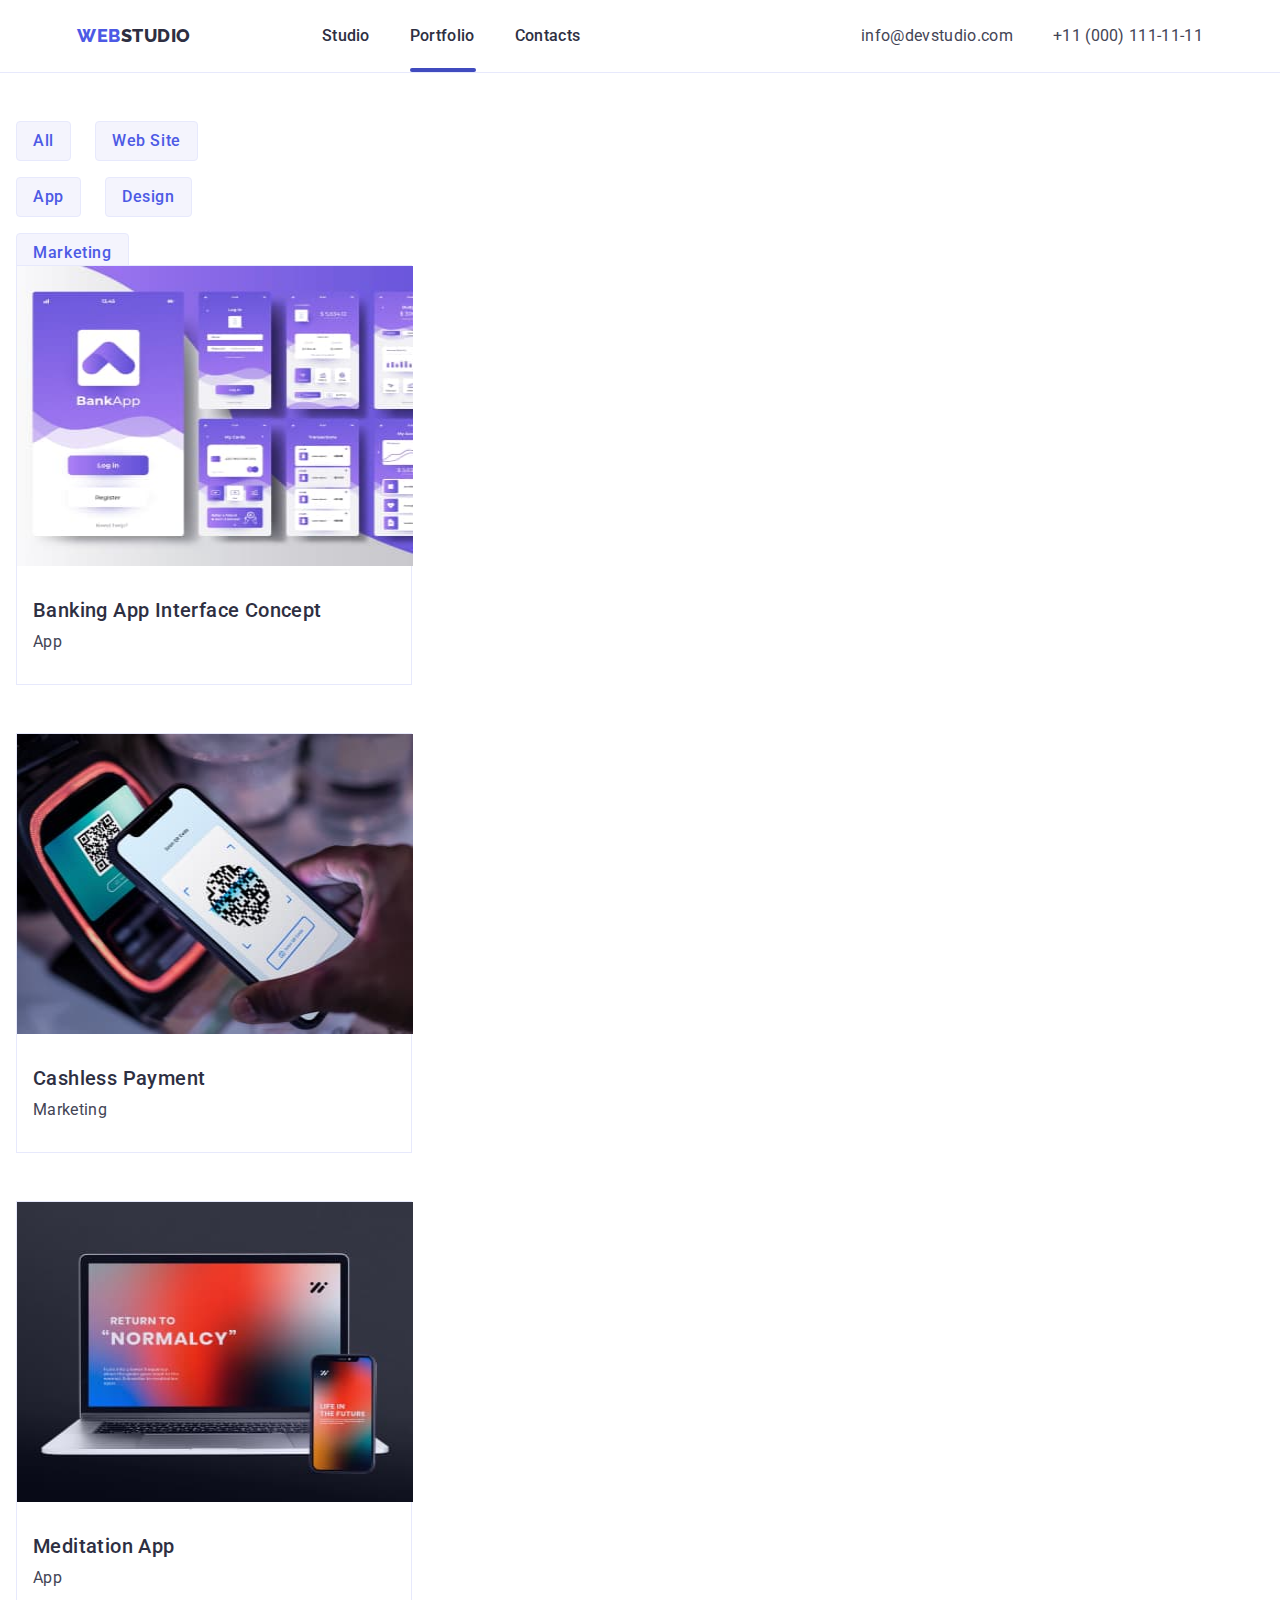
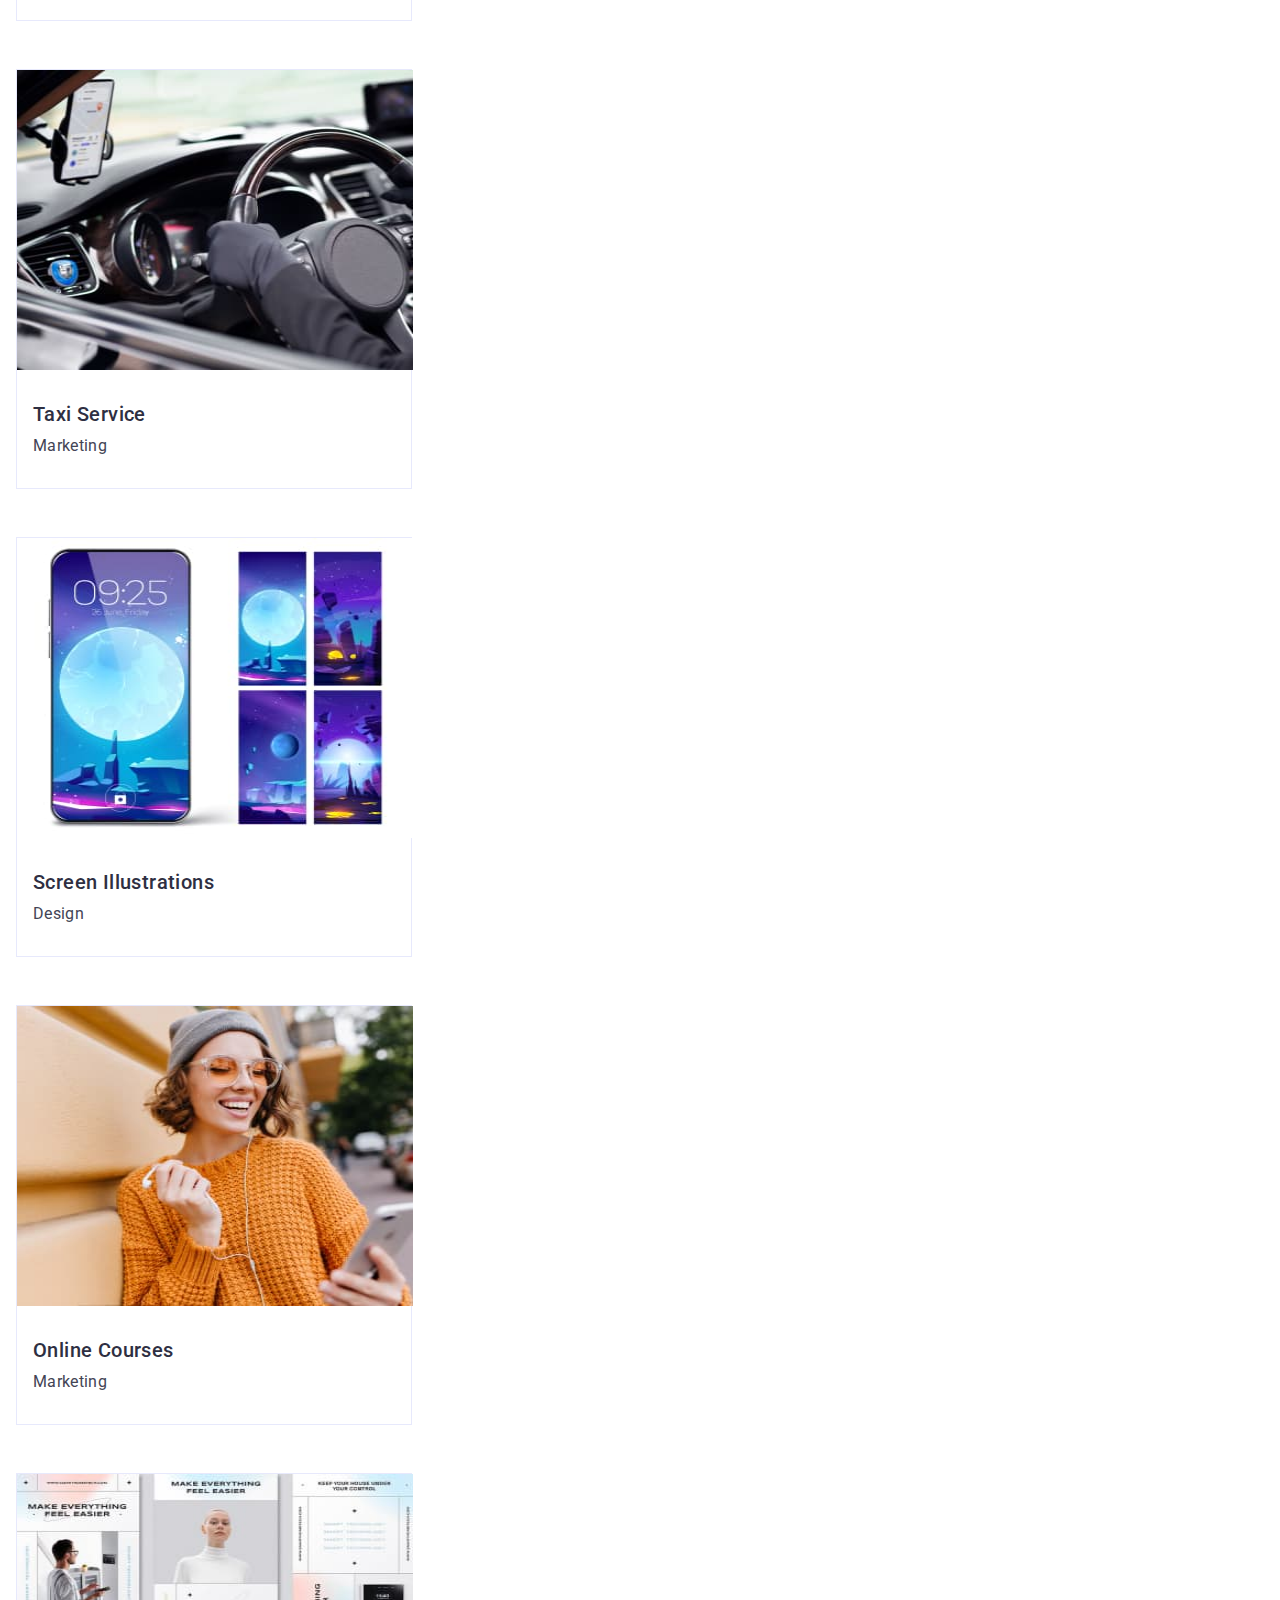
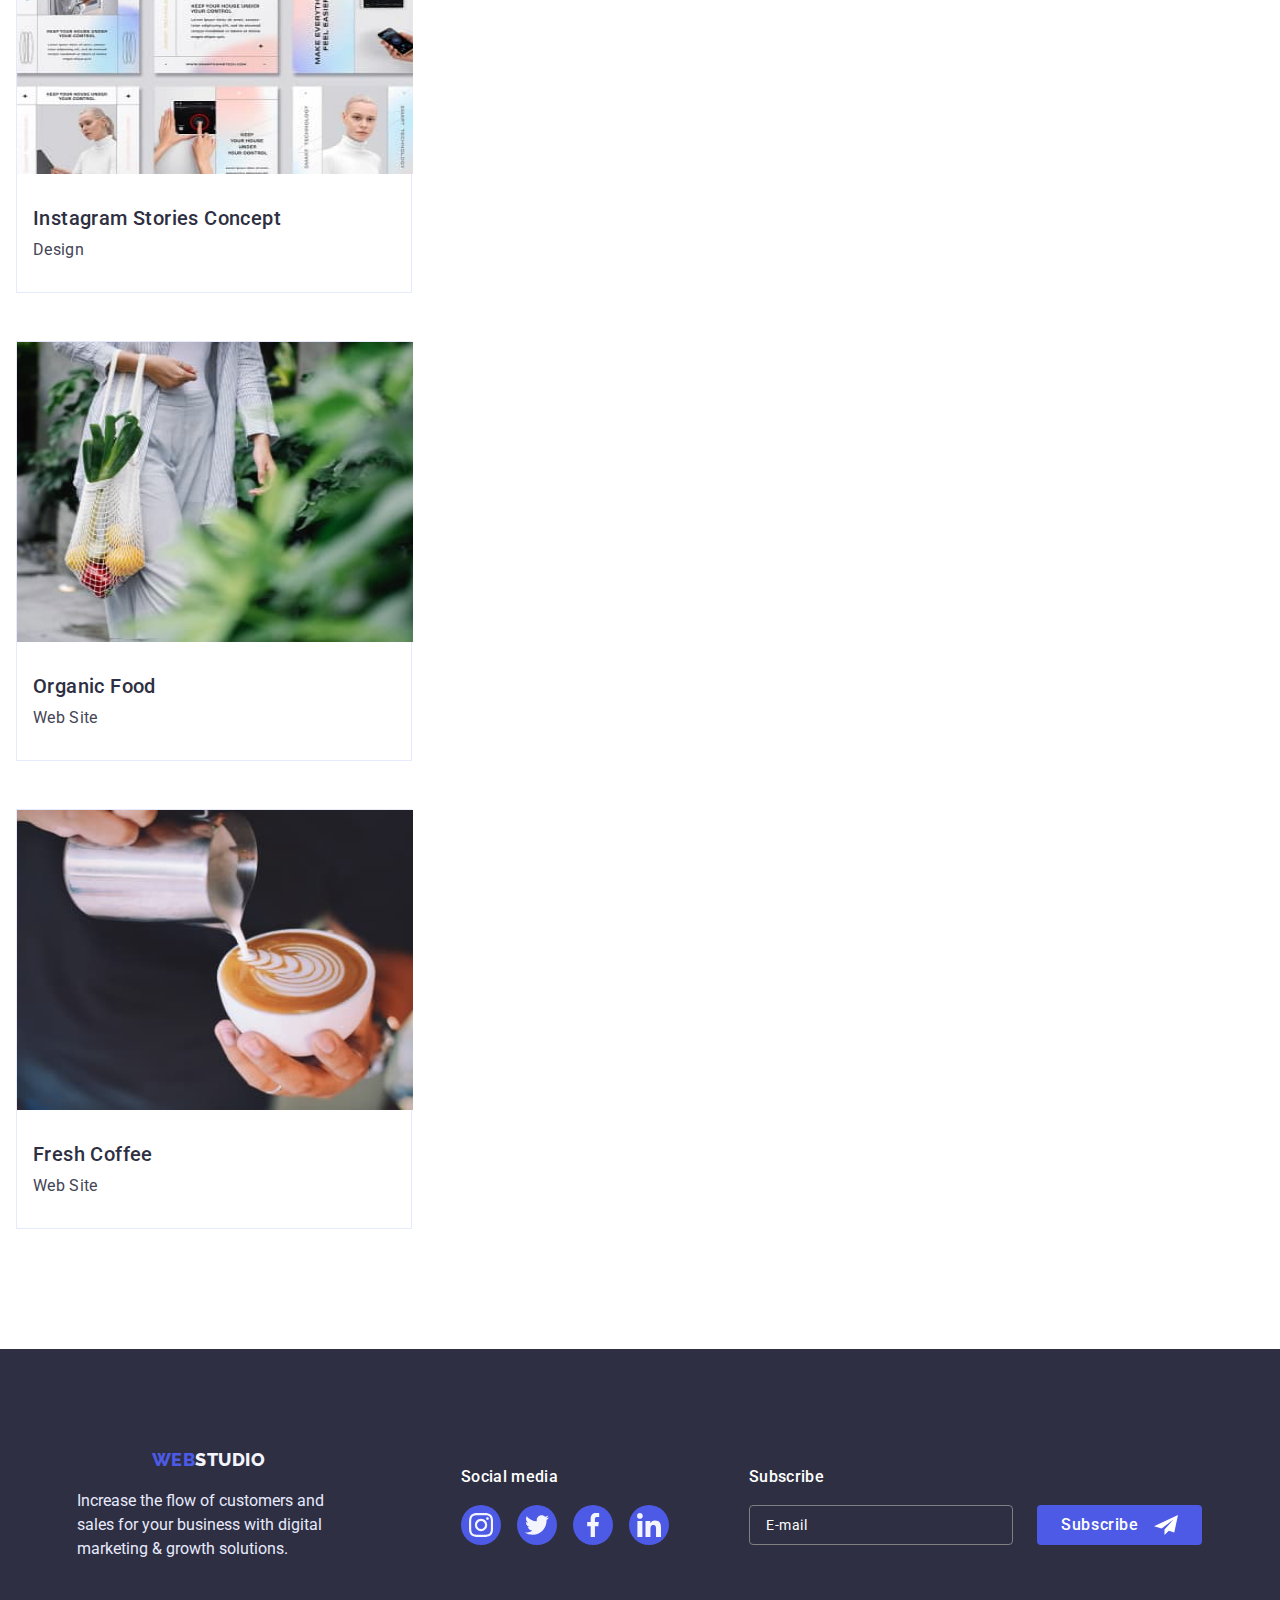
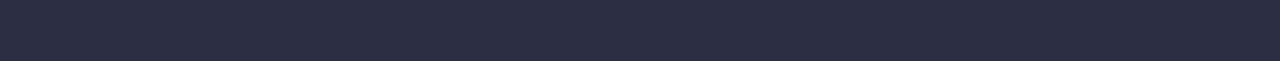
==== commit f0e69c24: "Update portfolio.html" ====
--- a/portfolio.html
+++ b/portfolio.html
@@ -17,7 +17,7 @@
 
   </head>
   <body>
-    <!--<header class="header">
+    <header class="header">
       <div class="container header-cont">
         <nav class="nav">
           <a class="logo link" href="./index.html"
@@ -53,7 +53,7 @@
           </ul>
         </address>
       </div>
-    </header>-->
+    </header>
     <main>
       <section class="portfolio">
         <div class="container portfolio-cont">
